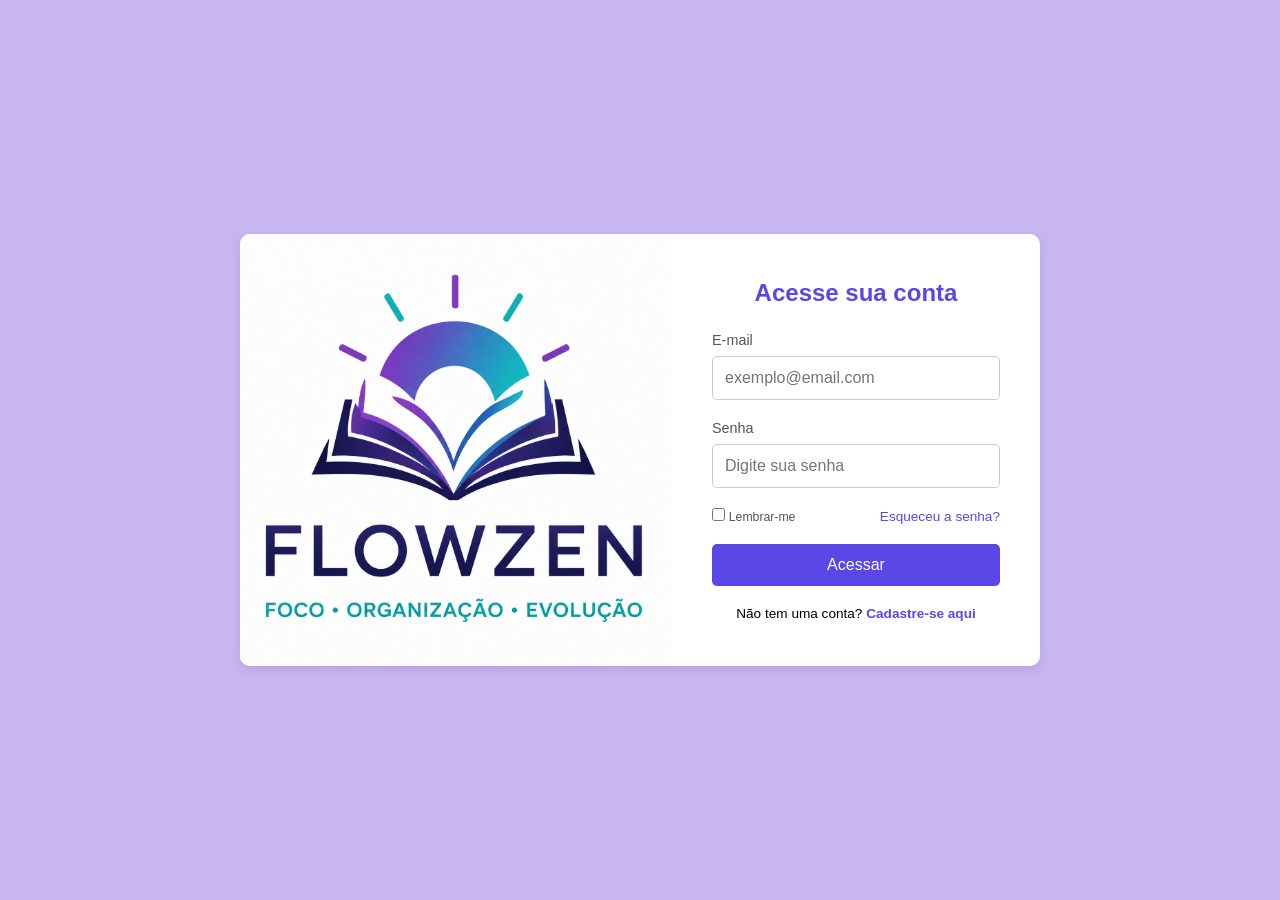
==== login.html @ a3b4fe57 "Adições Carol" ====
<!DOCTYPE html>
<html lang="pt-BR">
<head>
    <meta charset="UTF-8">
    <meta name="viewport" content="width=device-width, initial-scale=1.0">
    <title>Login</title>
    <link rel="stylesheet" href="css/login-imagem.css">
</head>
<body>
<!-- .login-card: Excelente escolha estrutural. Agrupar os dois lados (imagem e form) 
     em um bloco pai facilita o uso de Flexbox/Grid para dividi-los meio a meio no CSS. -->
<div class="login-card"> 
    
    <!-- Lado Esquerdo: Imagem -->
    <div class="login-sidebar">
        <img src="img/logotipo.jpeg" alt="Imagem de Login">
    </div>

    <!-- Lado Direito: Formulário -->
    <div class="login-content">
        <h2>Acesse sua conta</h2> 
    
        <form method="POST"> 
                 <!-- .input-group: Bloco utilitário padrão na indústria. Organiza verticalmente 
                 o par formado por uma legenda (label) e seu respectivo campo de preenchimento. -->
            <div class="input-group"> 
                <!-- 'for="iemail"' aponta diretamente para o 'id="iemail"' -->
                <label for="iemail">E-mail</label> 
                <input type="email" id="iemail" name="email" placeholder="exemplo@email.com" required> 
            </div> 
            
            <div class="input-group"> 
                <label for="ipassword">Senha</label> 
                <input type="password" id="ipassword" name="password" placeholder="Digite sua senha" required> 
            </div> 
            
            <div class="opcoes-linhas"> 
                <div> 
                    <!-- type="checkbox": Caixa de seleção binária (marcado/desmarcado). 
                         O label associado aqui também serve como área de clique para ativar a caixa. -->
                    <input type="checkbox" id="irelembrar" name="relembrar"> 
                    <label for="irelembrar">Lembrar-me</label> 
                </div> 
                <a href="/recuperar-senha.html">Esqueceu a senha?</a> 
            </div> 
            <button type="submit">Acessar</button> 
        </form> 
        
        <div class="registro-link"> 
            Não tem uma conta? <a href="cadastro.html">Cadastre-se aqui</a> 
        </div> 
    </div>
</div>
</body>
</html>
---- css/login-imagem.css ----
* { 
    box-sizing: border-box; 
    margin: 0; 
    padding: 0; 
    font-family: 'Segoe UI', Tahoma, Geneva, Verdana, sans-serif; 
} 

body { 
    background-color: #c8b6f3; 
    display: flex; 
    justify-content: center; 
    align-items: center; 
    height: 100vh; 
} 

/* O card principal agora é um container Flex de duas colunas */
.login-card { 
    background-color: #ffffff; 
    border-radius: 10px; 
    box-shadow: 0 4px 12px rgba(0, 0, 0, 0.1); 
    width: 100%; 
    max-width: 800px; 
    display: flex;
    /* overflow: hidden: Esconde qualquer conteúdo que tente "vazar" para fora 
       das bordas arredondadas. Sem isso, a imagem colada no canto esquerdo 
       perderia o efeito do border-radius: 10px e ficaria com pontas quadradas. */
    overflow: hidden; 
} 

/* Coluna da Imagem (Esquerda) */
.login-sidebar {
    /* flex: 1.5: Distribui o espaço proporcionalmente. Significa que a coluna 
       da imagem será um pouco maior (ganha proporção 1.5) do que a do formulário (que tem flex: 1). */
    flex: 1.5; 
    display: flex;
}

.login-sidebar img {
    width: 100%;
    height: 100%;
    /* object-fit: cover: Comportamento fundamental para imagens de tela cheia ou banners. 
       Faz a imagem preencher todo o espaço disponível cortando os excessos, 
       mas sem esmagar ou distorcer a proporção do desenho original. */
    object-fit: cover; 
    display: block;
}

/* Coluna do Formulário (Direita) */
.login-content {
    flex: 1; /* Ocupa um espaço menor na proporção em comparação à imagem */
    padding: 40px; 
    display: flex;
    /* flex-direction: column: Altera o eixo do Flexbox. Em vez de empilhar 
       as coisas de lado (linha), faz com que fiquem uma abaixo da outra (coluna). */
    flex-direction: column;
    justify-content: center;
}

h2 { 
    text-align: center; 
    color: #5b46e8; 
    margin-bottom: 25px; 
} 

.input-group { 
    margin-bottom: 20px; 
} 

label { 
    display: block; 
    margin-bottom: 8px; 
    color: #555555; 
    font-size: 0.9em; 
} 

/* Seletor de Atributo: Aplica a estilização apenas nas caixas de input que possuírem 
   exatamente o type="email" ou type="password". Inputs do tipo "checkbox", por exemplo, 
   são completamente ignorados por essa regra, protegendo o layout de quebras. */
input[type="email"], input[type="password"] { 
    width: 100%; 
    padding: 12px; 
    border: 1px solid #cccccc; 
    border-radius: 5px; 
    font-size: 1em; 
    /* outline: none: Remove a borda preta ou azul padrão que os navegadores colocam 
       automaticamente ao redor de caixas de texto quando são selecionadas. */
    outline: none; 
    transition: border-color 0.3s; 
} 

/* :focus: Pseudo-classe de estado. Aplica as regras de CSS somente quando o usuário 
   clica dentro do campo e começa a digitar, dando um feedback visual de seleção ativa. */
input[type="email"]:focus, input[type="password"]:focus { 
    border-color: #db71f5; 
} 

.opcoes-linhas { 
    display: flex; 
    justify-content: space-between; 
    align-items: center; 
    font-size: 0.85em; 
    margin-bottom: 20px; 
} 

/* Seletor Composto Descendente: Modifica apenas as tags <label> que estiverem 
   exclusivamente DENTRO de um container com a classe .opcoes-linhas. Os outros 
   labels gerais do formulário continuam intocados. */
.opcoes-linhas label { 
    display: inline; 
    margin-bottom: 0; 
} 

.opcoes-linhas a { 
    color: #5b46e8; 
    text-decoration: none; 
} 

button { 
    width: 100%; 
    padding: 12px; 
    background-color: #5b46e8; 
    color: white; 
    border: none; 
    border-radius: 5px; 
    font-size: 1em; 
    /* cursor: pointer: Altera o cursor do mouse para aquela "mãozinha" clássica 
       de clique, indicando visualmente que o botão é interativo. */
    cursor: pointer; 
    transition: background-color 0.3s; 
} 

button:hover { 
    background-color: #5b46e8; 
} 

.registro-link { 
    text-align: center; 
    margin-top: 20px; 
    font-size: 0.85em; 
} 

.registro-link a { 
    color: #5b46e8; 
    text-decoration: none; 
    font-weight: bold; 
}
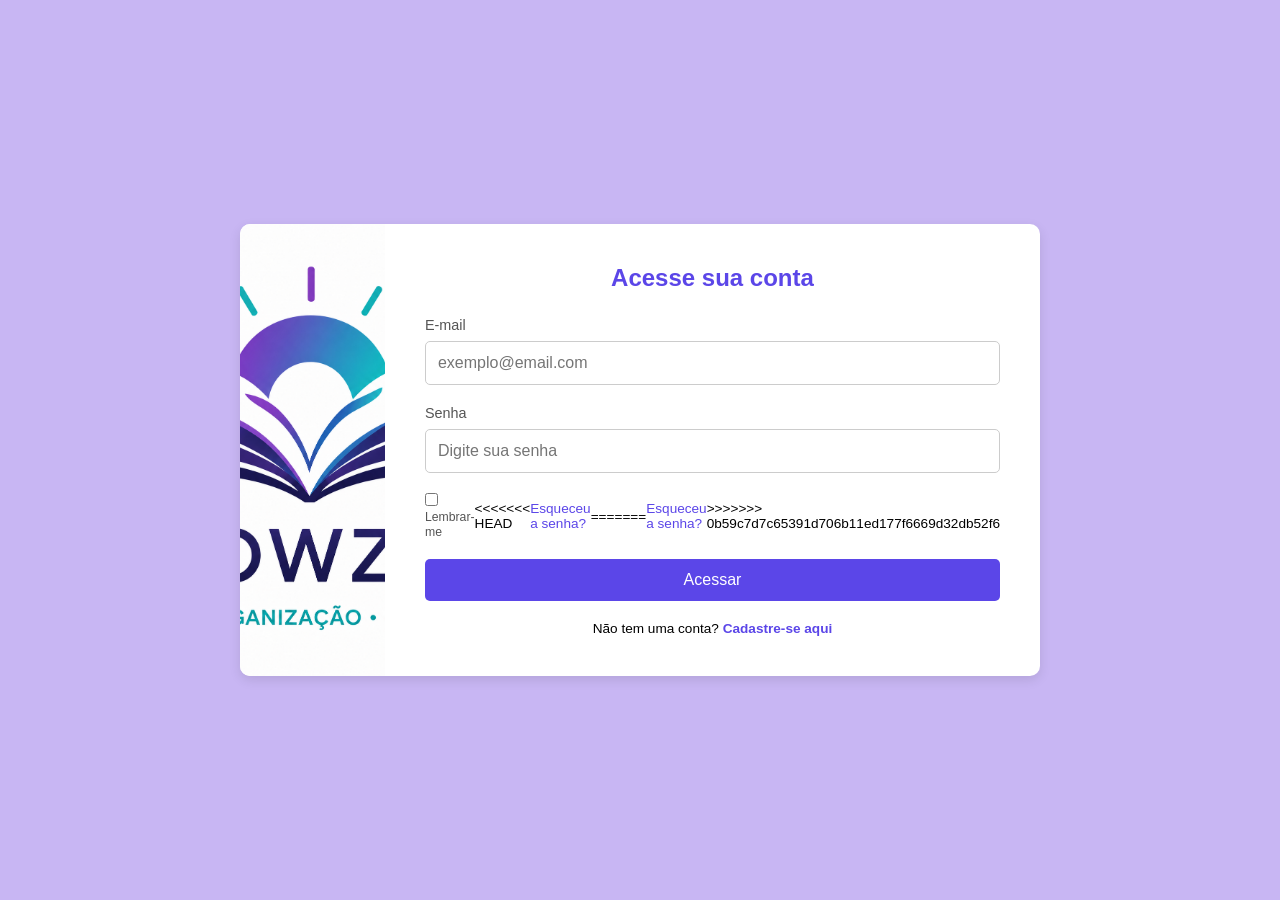
==== commit 8e78d14c: "merge: resolve conflitos com a main" ====
--- a/login.html
+++ b/login.html
@@ -41,9 +41,16 @@
                     <input type="checkbox" id="irelembrar" name="relembrar"> 
                     <label for="irelembrar">Lembrar-me</label> 
                 </div> 
-                <a href="/recuperar-senha.html">Esqueceu a senha?</a> 
+<<<<<<< HEAD
+                <a href="recuperar-senha.html">Esqueceu a senha?</a> 
+=======
+                <a href="recuperarsenha.html">Esqueceu a senha?</a> 
+>>>>>>> 0b59c7d7c65391d706b11ed177f6669d32db52f6
             </div> 
-            <button type="submit">Acessar</button> 
+                <!-- Aqui tenho que tirar o href depois,só para demonstar quando o usuário for cadastrado!!!!! -->
+                <a href="paginausuario.html"> 
+                <button type="button">Acessar</button>
+                </a>
         </form> 
         
         <div class="registro-link"> 
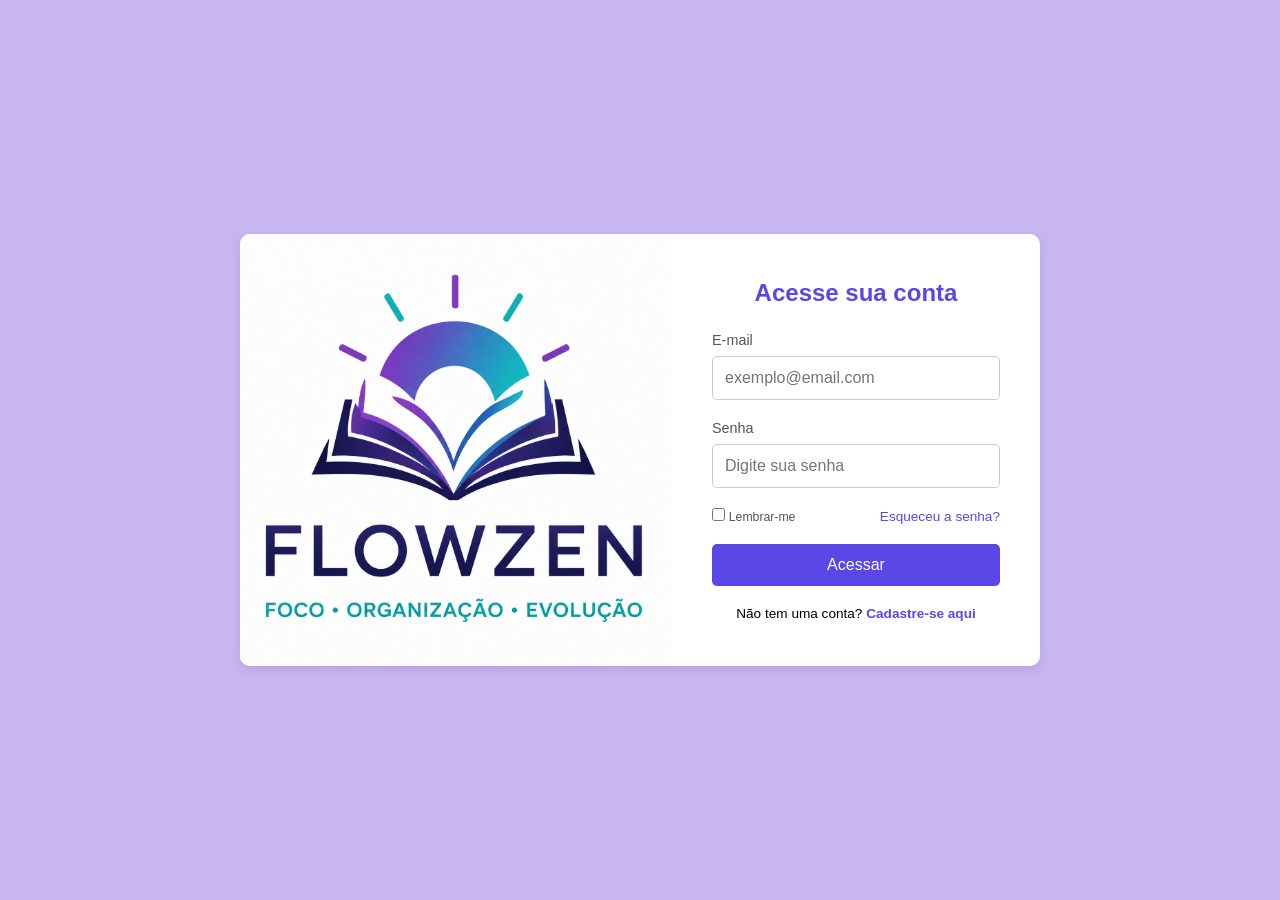
==== commit 95953ddf: "login2" ====
--- a/login.html
+++ b/login.html
@@ -41,11 +41,7 @@
                     <input type="checkbox" id="irelembrar" name="relembrar"> 
                     <label for="irelembrar">Lembrar-me</label> 
                 </div> 
-<<<<<<< HEAD
                 <a href="recuperar-senha.html">Esqueceu a senha?</a> 
-=======
-                <a href="recuperarsenha.html">Esqueceu a senha?</a> 
->>>>>>> 0b59c7d7c65391d706b11ed177f6669d32db52f6
             </div> 
                 <!-- Aqui tenho que tirar o href depois,só para demonstar quando o usuário for cadastrado!!!!! -->
                 <a href="paginausuario.html"> 
